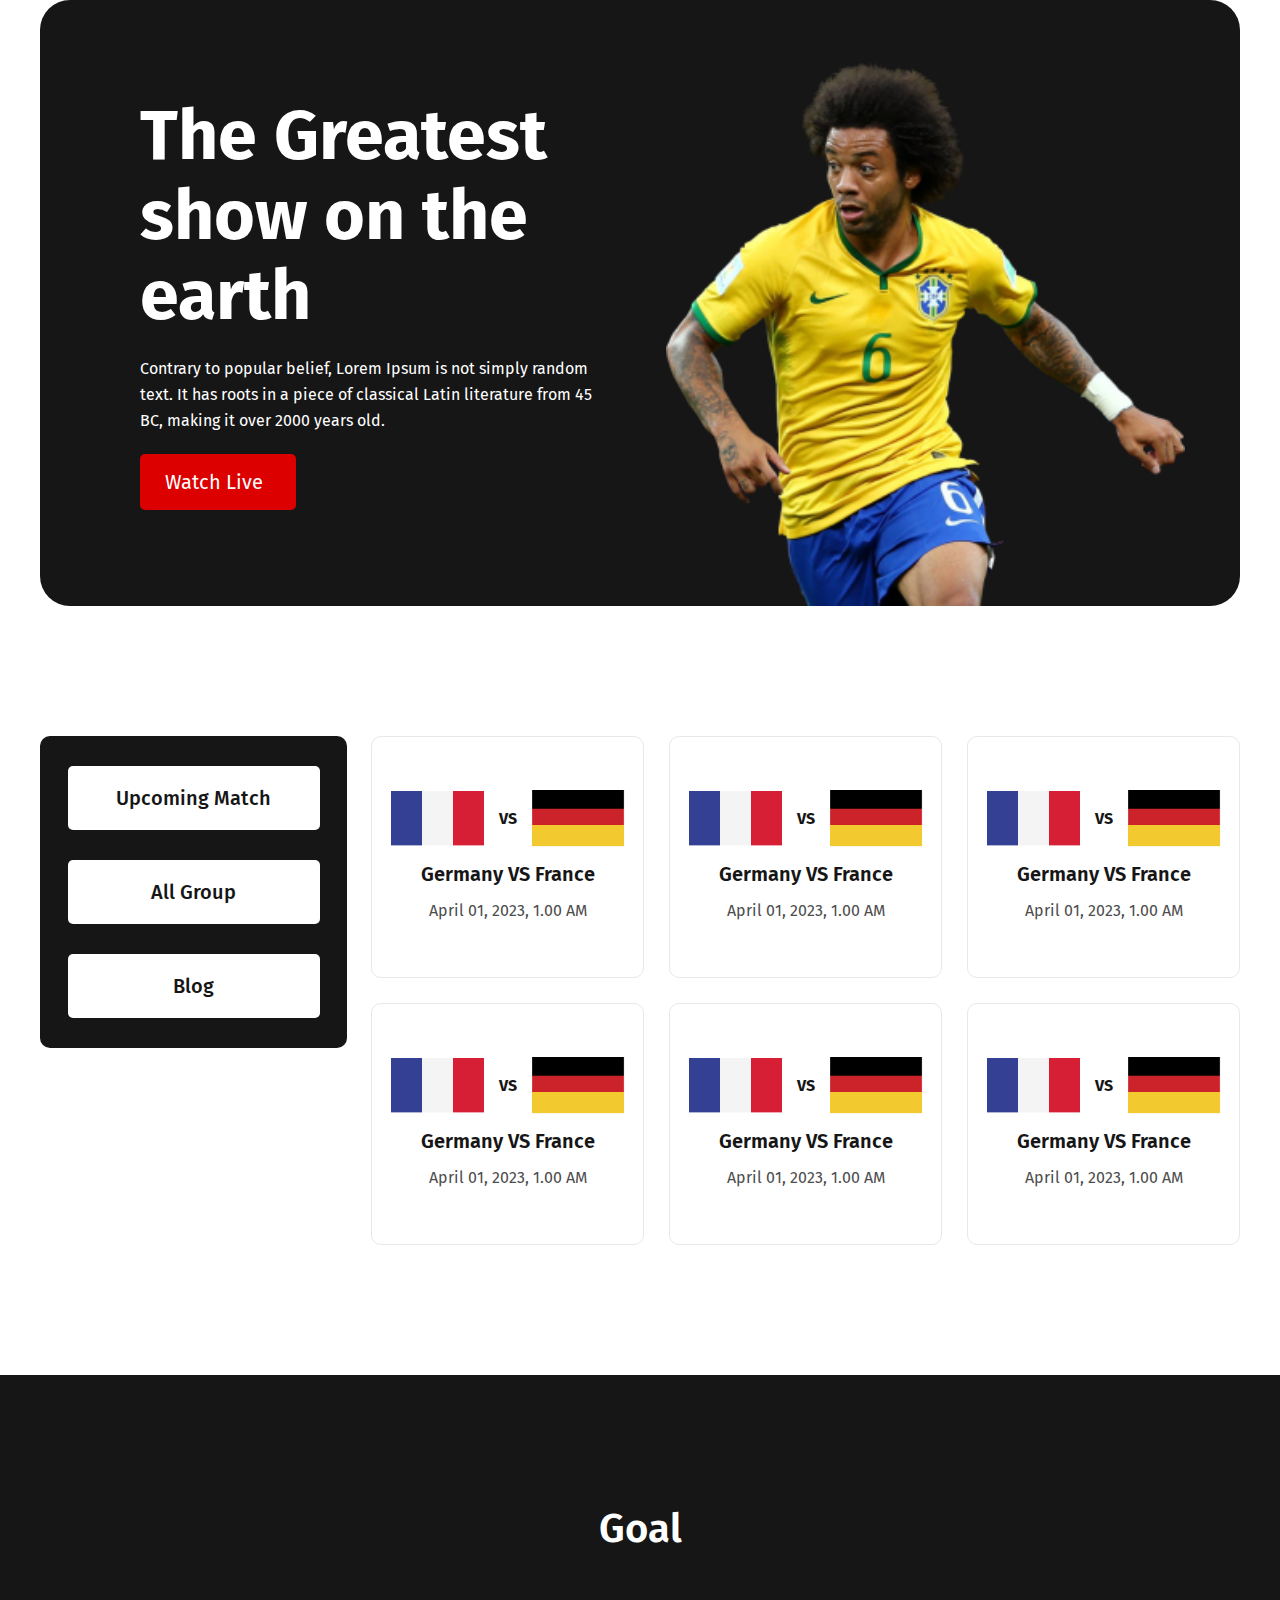
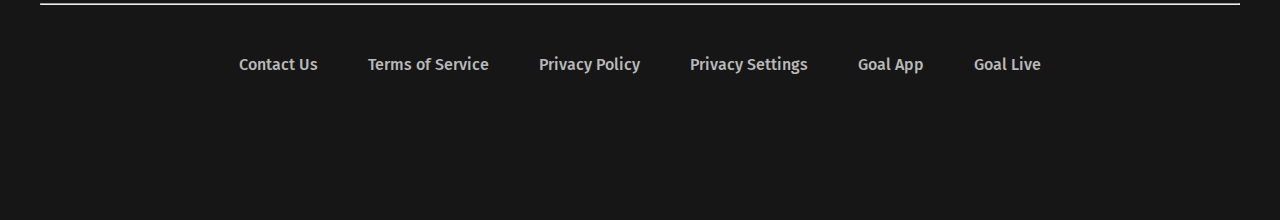
==== Watch-Live.html @ edde17b4 "replace & watch-live.html file added and responsive css add" ====
<!DOCTYPE html>
<html lang="en">

<head>
    <meta charset="UTF-8">
    <meta name="viewport" content="width=device-width, initial-scale=1.0">
    <title>Watch Live</title>
    <link rel="stylesheet" href="style.css">
</head>

<body>
    <main>
        <section>
            <div class="container">
                <div class="top-banar">
                    <div class="top-content">
                        <h1>The Greatest show on the earth</h1>
                        <p>Contrary to popular belief, Lorem Ipsum is not simply random text. It has roots in a piece of
                            classical Latin literature from 45 BC, making it over 2000 years old.</p>
                        <div class="primary-button">
                            <a href="#">Watch Live <i class='bx bx-chevron-right btn-icon'></i> </a>
                        </div>
                    </div>
                    <div class="top-image">
                        <img src="assets/Banner Image.png" alt="">
                    </div>
                </div>
            </div>
        </section>
        <!--top banar section end -->
        <!--group section start -->
        <section>
            <div class="container">
                <div class="Group-section">
                    <div class="left">
                        <div class="info-box">
                            <a href="index.html">Upcoming Match</a>
                            <a href="#">All Group</a>
                            <a href="#" id="blogs">Blog</a>
                        </div>
                    </div>
                    <div class="right">
                        <div class="match">
                            <div class="match-list-card">
                                <div class="match-imag">
                                    <img src="assets/Flag.png" alt=""> <span>VS</span>
                                    <img src="assets/germany Flag.png" alt="">
                                </div>
                                <div class="match-title">
                                    <div class="club-name">
                                        <h5>Germany VS France </h5>
                                    </div>
                                </div>
                                <div class="match-info">
                                    <p>April 01, 2023, 1.00 AM</p>
                                </div>
                            </div>
                        </div>
                        <div class="match">
                            <div class="match-list-card">
                                <div class="match-imag">
                                    <img src="assets/Flag.png" alt=""> <span>VS</span>
                                    <img src="assets/germany Flag.png" alt="">
                                </div>
                                <div class="match-title">
                                    <div class="club-name">
                                        <h5>Germany VS France </h5>
                                    </div>
                                </div>
                                <div class="match-info">
                                    <p>April 01, 2023, 1.00 AM</p>
                                </div>
                            </div>
                        </div>
                        <div class="match">
                            <div class="match-list-card">
                                <div class="match-imag">
                                    <img src="assets/Flag.png" alt=""> <span>VS</span>
                                    <img src="assets/germany Flag.png" alt="">
                                </div>
                                <div class="match-title">
                                    <div class="club-name">
                                        <h5>Germany VS France </h5>
                                    </div>
                                </div>
                                <div class="match-info">
                                    <p>April 01, 2023, 1.00 AM</p>
                                </div>
                            </div>
                        </div>
                        <div class="match">
                            <div class="match-list-card">
                                <div class="match-imag">
                                    <img src="assets/Flag.png" alt=""> <span>VS</span>
                                    <img src="assets/germany Flag.png" alt="">
                                </div>
                                <div class="match-title">
                                    <div class="club-name">
                                        <h5>Germany VS France </h5>
                                    </div>
                                </div>
                                <div class="match-info">
                                    <p>April 01, 2023, 1.00 AM</p>
                                </div>
                            </div>
                        </div>
                        <div class="match">
                            <div class="match-list-card">
                                <div class="match-imag">
                                    <img src="assets/Flag.png" alt=""> <span>VS</span>
                                    <img src="assets/germany Flag.png" alt="">
                                </div>
                                <div class="match-title">
                                    <div class="club-name">
                                        <h5>Germany VS France </h5>
                                    </div>
                                </div>
                                <div class="match-info">
                                    <p>April 01, 2023, 1.00 AM</p>
                                </div>
                            </div>
                        </div>
                        <div class="match">
                            <div class="match-list-card">
                                <div class="match-imag">
                                    <img src="assets/Flag.png" alt=""> <span>VS</span>
                                    <img src="assets/germany Flag.png" alt="">
                                </div>
                                <div class="match-title">
                                    <div class="club-name">
                                        <h5>Germany VS France </h5>
                                    </div>
                                </div>
                                <div class="match-info">
                                    <p>April 01, 2023, 1.00 AM</p>
                                </div>
                            </div>
                        </div>
                    </div>
                </div>
            </div>
            <div class="viwe-btn">
                <a href="#">View All</a>
            </div>
            </div>

        </section>

        <!--group section end -->
        <footer>
            <div class="container">
                <h3>Goal</h3>
                <hr>
                <nav>
                    <ul>
                        <li><a href="#">Contact Us</a></li>
                        <li><a href="#">Terms of Service</a></li>
                        <li><a href="#">Privacy Policy</a></li>
                        <li><a href="#">Privacy Settings</a></li>
                        <li><a href="#">Goal App</a></li>
                        <li><a href="#">Goal Live</a></li>
                    </ul>
                </nav>
                <div class="social-icons">
                    <a href="#"><i class='bx bxl-facebook-circle'></i></a>
                    <a href="#"><i class='bx bxl-linkedin-square'></i></a>
                    <a href="#"><i class='bx bxl-instagram'></i></a>
                </div>
            </div>
        </footer>
    </main>
</body>

</html>
---- style.css ----
@import url('https://fonts.googleapis.com/css2?family=DM+Sans:opsz,wght@9..40,400;9..40,500;9..40,600;9..40,700;9..40,800&family=Fira+Sans:wght@400;500&family=Inter:wght@400;600;800&family=Montserrat:wght@400;700;800;900&family=Niconne&family=Playfair+Display:wght@400;500;600;700;800;900&family=Poppins:wght@400;500;600;700;800;900&display=swap');

* {
    padding: 0;
    margin: 0;
    box-sizing: border-box;
    text-decoration: none;
    font-family: 'Poppins', sans-serif;
    font-family: 'Fira Sans', sans-serif;
}

:root {
    --bg-color: #161616;
    --text-color: #fff;
    --second-text-color: rgba(22, 22, 22, 0.70);
    --footer-text-color: #B9B9B9;
    --primary-btn-color: #D00;

}

img {
    max-width: 100%;
}

.container {
    max-width: 1200px;
    margin: 0 auto;
}

/*top banar css start */
.top-banar {
    display: flex;
    border-radius: 30px;
    background-color: var(--bg-color);
}

.top-banar>* {
    flex-basis: 100%;
}

.top-content {
    display: flex;
    flex-direction: column;
    justify-content: center;
    align-items: start;
    gap: 20px;
    padding-left: 100px;
    padding-right: 50px;
}

.top-content h1 {
    color: var(--text-color);
    font-size: 70px;
    font-weight: 700;
    line-height: 80px;
}

.top-content p {
    color: var(--text-color);
    font-size: 16px;
    font-weight: 400;
    line-height: 26px;
}

.primary-button {
    background-color: var(--primary-btn-color);
    display: inline-flex;
    padding: 16px 25px;
    border-radius: 5px;
}

.primary-button a {
    color: var(--text-color);
    display: flex;
    align-items: center;
    gap: 8px;
    font-size: 20px;
}

.btn-icon {
    font-size: 30px;
}

.top-image {
    display: flex;
    justify-content: center;
    align-items: end;
    padding-top: 60px;
    padding-right: 55px;
}

.top-image img {
    width: 581px;
}

/*top banar css end */
/*Group css start */
.Group-section {
    display: flex;
    gap: 24px;
    margin-bottom: 130px;
    padding-top: 130px;
}

.left {
    width: 312px;
    height: 312px;
    background-color: var(--bg-color);
    border-radius: 10px;
}

.info-box {
    display: flex;
    flex-direction: column;
    align-items: center;
    gap: 30px;
    margin-top: 30px;
}

.info-box a {
    width: 252px;
    height: 64px;
    text-align: center;
    color: var(--bg-color);
    background-color: #fff;
    font-size: 20px;
    font-weight: 500;
    border-radius: 5px;
    padding-top: 20px;
    transition: all 0.5s;
}

.info-box a:hover {
    background-color: var(--primary-btn-color);
    color: #fff;
}

.right {
    display: grid;
    grid-template-columns: repeat(3, 1fr);
    gap: 25px;
}

.blogs {
    max-width: 270px;
    height: 362px;
    border-radius: 10px;
    border: 1px solid #E8E8E8;
}

.blog-imag img {
    min-width: 100%;
    max-height: 200.24px;
    border-radius: 11.442px 11.442px 0px 0px;
    object-fit: cover;
}

.Transfer-button {
    margin-left: 20px;
    margin-top: 20px;

}

button {
    color: var(--bg-color);
    background-color: #fff;
    padding: 4px 16px;
    font-size: 16px;
    font-weight: 500;
    border: none;
    border-radius: 5px;
    border: 1px solid #161616;
}

.blog-info p {
    color: var(--bg-color);
    font-size: 18px;
    font-weight: 600;
    margin-left: 20px;
    margin-top: 20px;
}

.blog-detail {
    margin-left: 20px;
    margin-top: 20px;
}

.blog-detail span {
    content: var(--second-text-color);
}

.icon {
    color: #161616CC;
    font-size: 20px;
}

#span {
    color: var(--second-text-color);
}

.blog-icon {
    display: flex;
    gap: 30px;
}

.time,
.massege {
    display: flex;
    align-items: center;
    gap: 10px;
}

.viwe-btn {
    text-align: center;
    padding-bottom: 60px;
    display: none;
}

.viwe-btn a {
    color: var(--text-color);
    background-color: var(--primary-btn-color);
    padding: 12px 29px;
    border-radius: 5px;
}

/*watch live css */
.match {
    width: 273px;
    height: 242px;
    border-radius: 10px;
    border: 1px solid #E8E8E8;
    text-align: center;
}

.match-imag {
    display: flex;
    align-items: center;
    justify-content: center;
    gap: 15px;
    padding-top: 53px;
}

.match-imag img {
    width: 93.044px;
}

.match-imag span {
    color: var(--bg-color);
    font-size: 16px;
    font-weight: 700;
}

.match-list-card {
    display: flex;
    flex-direction: column;
    align-items: center;
    gap: 15px;
}

.club-name h5 {
    color: var(--bg-color);
    font-size: 20px;
    font-weight: 600;
    line-height: normal;
}

.match-info {
    color: #4D4D4D;
    font-size: 16px;
    font-weight: 400;
    line-height: 19.721px;
    /* 123.259% */
}

/*watch live css end */

/*footer css */
footer {
    margin: auto;
    background-color: #161616;
    text-align: center;
}

footer h3 {
    padding-top: 130px;
    margin-bottom: 50px;
    color: #FFF;
    font-size: 40px;
    font-weight: 600;
}

footer hr {
    max-width: 1320px;
    height: 1px;
    color: rgba(255, 255, 255, 0.10);
    margin-bottom: 50px;
}

footer nav ul {
    list-style: none;
}

nav {
    margin-bottom: 50px;
}

footer nav ul {
    display: flex;
    gap: 50px;
    justify-content: center;
    flex-wrap: wrap;
}

footer nav ul li a {
    color: var(--footer-text-color);
    font-weight: 500;
    transition: all 0.5s;
}

footer nav ul li a:hover {
    color: #D00;
}

.social-icons {
    font-size: 30px;
    padding: 30px;
}

.social-icons a {
    color: var(--text-color);
    margin-right: 5px;
}

/*resvonsive css teblet view */
@media only screen and (max-width: 992px) {
    .container {
        max-width: 85%;
    }

    .info-box {

        justify-content: space-between;
    }

    .top-banar .top-content {
        padding: 50px 10px 50px 60px;
    }

    .top-content h1 {
        font-size: 40px;
        line-height: 50px;
        /*width: 289px;*/
    }

    .top-content p {
        font-size: 14px;
        line-height: 24px;
    }

    .top-image {
        padding-right: 0;
    }

    .Group-section {
        flex-direction: column;
        align-items: center;
    }

    .left {
        width: 100%;
        height: auto;
        background-color: var(--text-color);
    }

    .info-box {
        flex-direction: row;
    }

    .info-box a {
        border: 1px solid #E8E8E8;
    }

    .right {
        grid-template-columns: repeat(2, 1fr);
    }

    .blogs {
        max-width: 347px;

    }

    .Group-section {
        margin-bottom: 62px
    }

    .viwe-btn {
        display: block;
    }

    footer h3 {
        padding-top: 70px;
    }
}

/*resvonsive css mobile view */

@media only screen and (max-width: 688px) {
    .container {
        max-width: 80%;
    }

    .top-banar {
        flex-direction: column;
    }

    .top-content {
        display: flex;
        flex-direction: column;
        align-items: center;
        padding: 25px !important;
    }

    .top-content h1 {
        color: var(--text-color);
        text-align: center;
        font-size: 22px;
        line-height: normal;
    }

    .top-content p {
        text-align: center;
        font-size: 14px;
        font-weight: 400;
        line-height: 24px;
    }

    .primary-button {
        padding: 8px 12px;
        margin-bottom: 21px;
    }

    .top-image {
        padding: 0px 25px !important;
    }

    .Group-section {
        flex-direction: column;
        padding-top: 20px;
    }

    .right {

        grid-template-columns: 1fr !important;
    }

    .info-box {
        flex-direction: column;
    }

    .info-box a {
        max-width: 100%;
    }

    footer h3 {
        font-size: 22px;
        padding-top: 30px;
    }

    footer nav ul {
        flex-direction: column;
    }
}
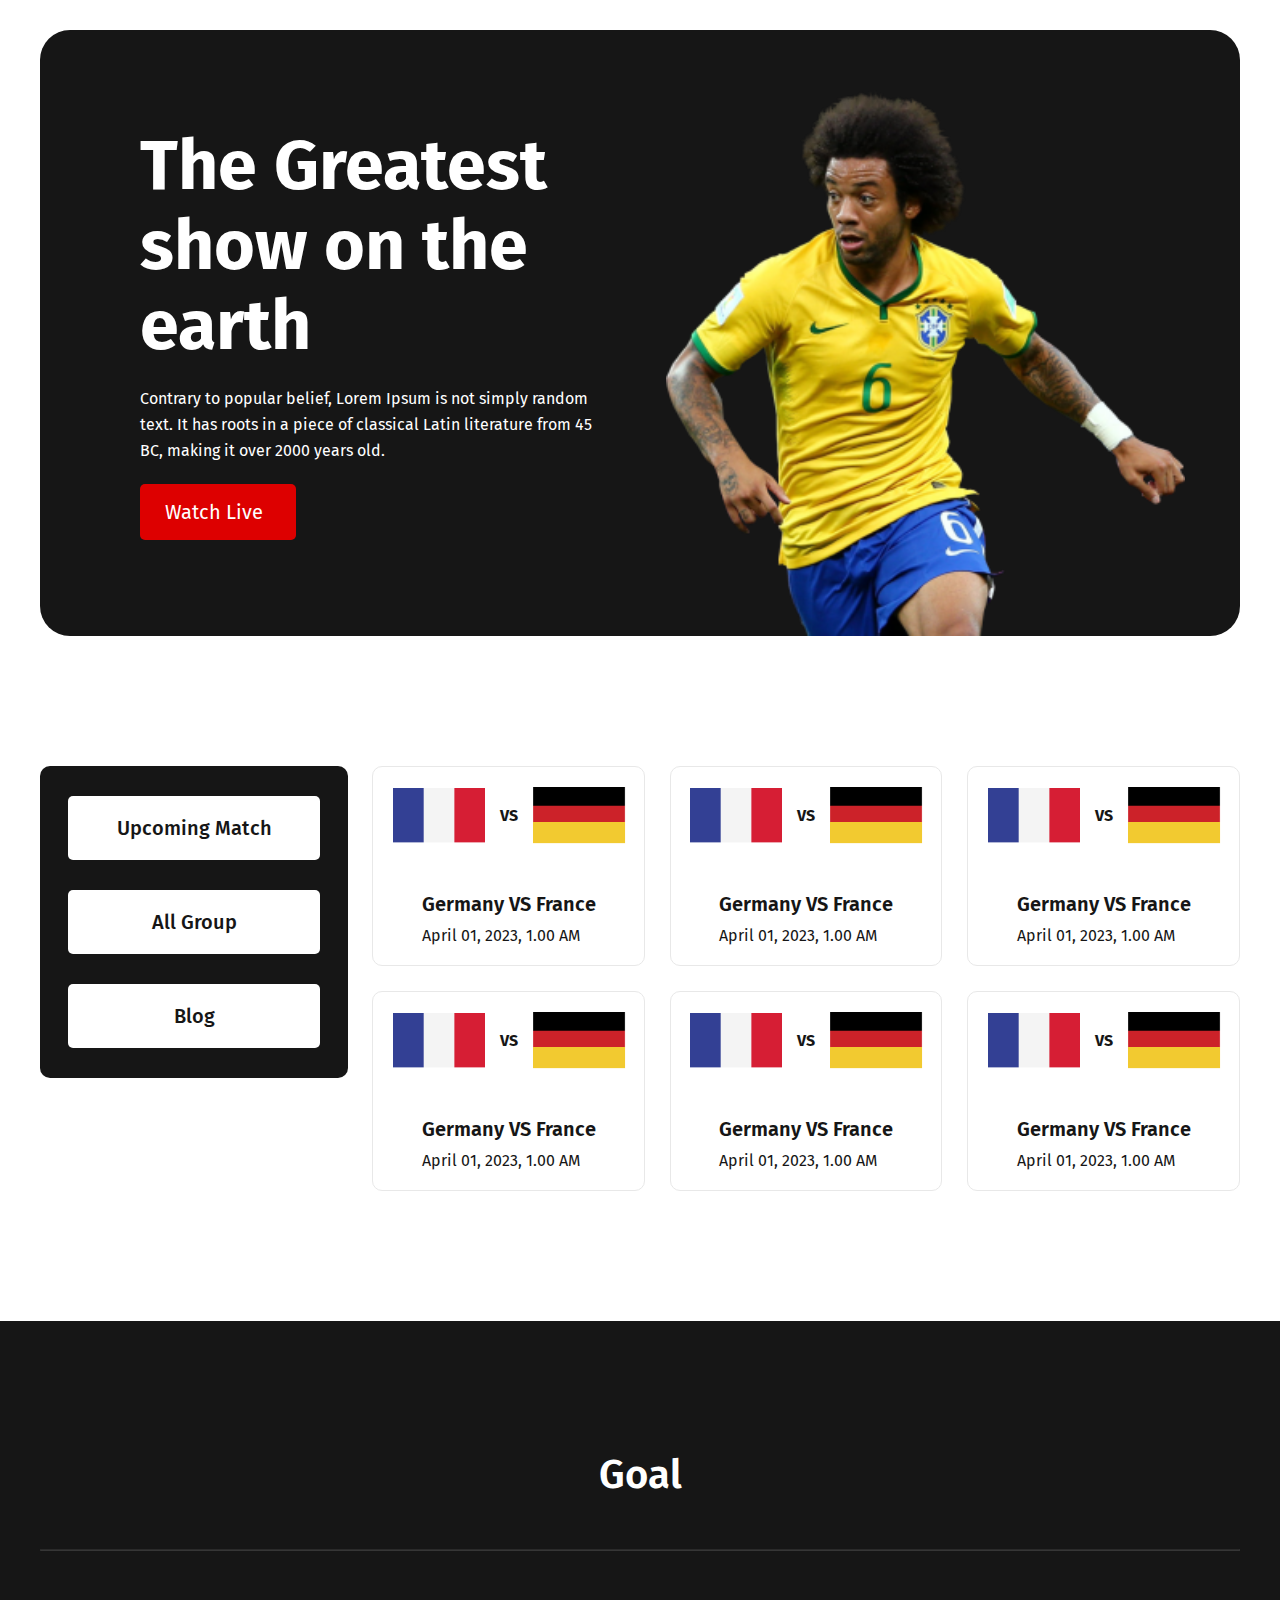
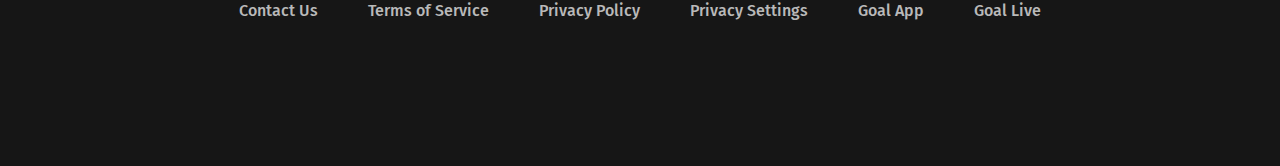
==== commit d1ee21ea: "finish project" ====
--- a/Watch-Live.html
+++ b/Watch-Live.html
@@ -34,108 +34,91 @@
                 <div class="Group-section">
                     <div class="left">
                         <div class="info-box">
-                            <a href="index.html">Upcoming Match</a>
+                            <a target="_parent" href="index.html">Upcoming Match</a>
                             <a href="#">All Group</a>
                             <a href="#" id="blogs">Blog</a>
                         </div>
                     </div>
-                    <div class="right">
+                    <div id="right" class="right">
                         <div class="match">
                             <div class="match-list-card">
                                 <div class="match-imag">
                                     <img src="assets/Flag.png" alt=""> <span>VS</span>
                                     <img src="assets/germany Flag.png" alt="">
                                 </div>
-                                <div class="match-title">
-                                    <div class="club-name">
-                                        <h5>Germany VS France </h5>
-                                    </div>
-                                </div>
-                                <div class="match-info">
+                                <div class="match-content">
+                                    <h5>Germany VS France </h5>
                                     <p>April 01, 2023, 1.00 AM</p>
                                 </div>
                             </div>
                         </div>
+
                         <div class="match">
                             <div class="match-list-card">
                                 <div class="match-imag">
                                     <img src="assets/Flag.png" alt=""> <span>VS</span>
                                     <img src="assets/germany Flag.png" alt="">
                                 </div>
-                                <div class="match-title">
-                                    <div class="club-name">
-                                        <h5>Germany VS France </h5>
-                                    </div>
-                                </div>
-                                <div class="match-info">
+                                <div class="match-content">
+                                    <h5>Germany VS France </h5>
                                     <p>April 01, 2023, 1.00 AM</p>
                                 </div>
                             </div>
                         </div>
+
                         <div class="match">
                             <div class="match-list-card">
                                 <div class="match-imag">
                                     <img src="assets/Flag.png" alt=""> <span>VS</span>
                                     <img src="assets/germany Flag.png" alt="">
                                 </div>
-                                <div class="match-title">
-                                    <div class="club-name">
-                                        <h5>Germany VS France </h5>
-                                    </div>
-                                </div>
-                                <div class="match-info">
+                                <div class="match-content">
+                                    <h5>Germany VS France </h5>
                                     <p>April 01, 2023, 1.00 AM</p>
                                 </div>
                             </div>
                         </div>
+
                         <div class="match">
                             <div class="match-list-card">
                                 <div class="match-imag">
                                     <img src="assets/Flag.png" alt=""> <span>VS</span>
                                     <img src="assets/germany Flag.png" alt="">
                                 </div>
-                                <div class="match-title">
-                                    <div class="club-name">
-                                        <h5>Germany VS France </h5>
-                                    </div>
-                                </div>
-                                <div class="match-info">
+                                <div class="match-content">
+                                    <h5>Germany VS France </h5>
                                     <p>April 01, 2023, 1.00 AM</p>
                                 </div>
                             </div>
                         </div>
+
                         <div class="match">
                             <div class="match-list-card">
                                 <div class="match-imag">
                                     <img src="assets/Flag.png" alt=""> <span>VS</span>
                                     <img src="assets/germany Flag.png" alt="">
                                 </div>
-                                <div class="match-title">
-                                    <div class="club-name">
-                                        <h5>Germany VS France </h5>
-                                    </div>
-                                </div>
-                                <div class="match-info">
+                                <div class="match-content">
+                                    <h5>Germany VS France </h5>
                                     <p>April 01, 2023, 1.00 AM</p>
                                 </div>
                             </div>
                         </div>
+
                         <div class="match">
                             <div class="match-list-card">
                                 <div class="match-imag">
                                     <img src="assets/Flag.png" alt=""> <span>VS</span>
                                     <img src="assets/germany Flag.png" alt="">
                                 </div>
-                                <div class="match-title">
-                                    <div class="club-name">
-                                        <h5>Germany VS France </h5>
-                                    </div>
-                                </div>
-                                <div class="match-info">
+                                <div class="match-content">
+                                    <h5>Germany VS France </h5>
                                     <p>April 01, 2023, 1.00 AM</p>
                                 </div>
                             </div>
-                        </div>
+                        </div>                                          
+                        
+                        
                     </div>
                 </div>
             </div>
--- a/style.css
+++ b/style.css
@@ -32,6 +32,7 @@
     display: flex;
     border-radius: 30px;
     background-color: var(--bg-color);
+    margin-top: 30px;
 }
 
 .top-banar>* {
@@ -223,41 +224,45 @@
     border-radius: 5px;
 }
 
-/*watch live css */
-.match {
-    width: 273px;
-    height: 242px;
-    border-radius: 10px;
-    border: 1px solid #E8E8E8;
-    text-align: center;
-}
+/*watch-live css */
 
 .match-imag {
     display: flex;
     align-items: center;
     justify-content: center;
     gap: 15px;
-    padding-top: 53px;
+    padding: 10px;
 }
 
 .match-imag img {
     width: 93.044px;
 }
-
-.match-imag span {
+.match-imag span{
+    color: #161616;
+    font-size: 16px;
+    font-weight: 700;;
+}
+.match-content p{
     color: var(--bg-color);
     font-size: 16px;
-    font-weight: 700;
+    font-weight: 400;
+    padding: 10px 0;
 }
 
 .match-list-card {
     display: flex;
     flex-direction: column;
     align-items: center;
+    min-height: 200px;
+    justify-content: space-between;
     gap: 15px;
-}
-
-.club-name h5 {
+    padding: 10px;
+    border: 1px solid #E8E8E8;
+    border-radius: 10px;
+
+}
+
+.match-content h5 {
     color: var(--bg-color);
     font-size: 20px;
     font-weight: 600;
@@ -294,6 +299,7 @@
     height: 1px;
     color: rgba(255, 255, 255, 0.10);
     margin-bottom: 50px;
+    opacity:15%;
 }
 
 footer nav ul {
@@ -371,7 +377,12 @@
         height: auto;
         background-color: var(--text-color);
     }
-
+    .right{
+        grid-template-columns: repeat(2,1fr);
+    }
+    #right{
+        grid-template-columns: repeat(3,1fr);
+    }
     .info-box {
         flex-direction: row;
     }
@@ -380,19 +391,22 @@
         border: 1px solid #E8E8E8;
     }
 
-    .right {
-        grid-template-columns: repeat(2, 1fr);
+    .match-imag img {
+        width: 73.044px;
+    }
+    .match-list-card {
+        min-height: 150px;
+    }
+    .match-content {
+        text-align: center;
     }
 
     .blogs {
         max-width: 347px;
-
-    }
-
+    }
     .Group-section {
         margin-bottom: 62px
     }
-
     .viwe-btn {
         display: block;
     }
@@ -405,6 +419,7 @@
 /*resvonsive css mobile view */
 
 @media only screen and (max-width: 688px) {
+    
     .container {
         max-width: 80%;
     }
